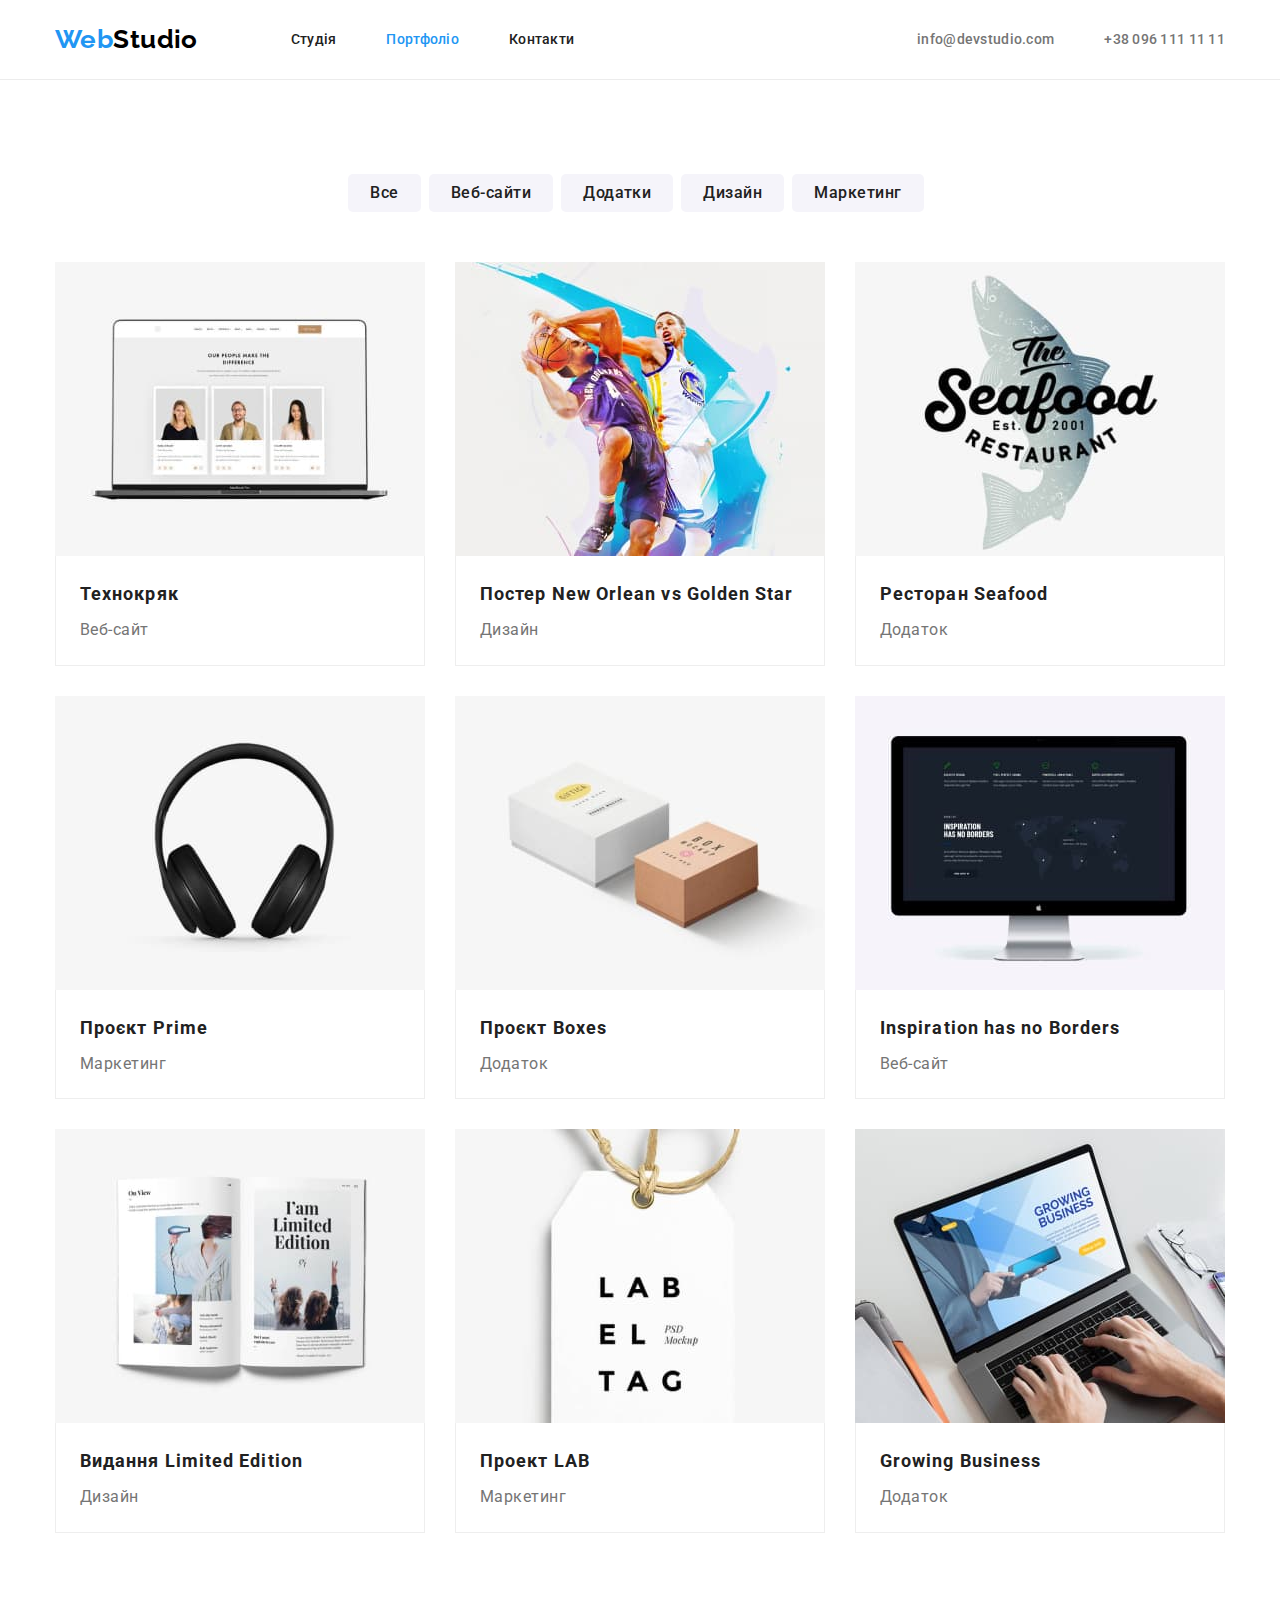
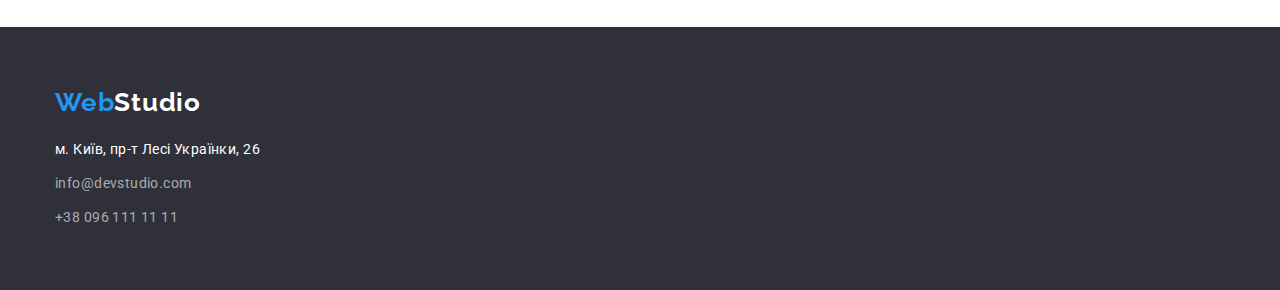
==== portfolio.html @ 2f10df3d "create repo hw4" ====
<!DOCTYPE html>
<html lang="uk">
<head>
    <meta charset="UTF-8">
    <meta http-equiv="X-UA-Compatible" content="IE=edge">
    <meta name="viewport" content="width=device-width, initial-scale=1.0">
    <title>Portfolio</title>

    <!-- <link rel="preconnect" href="https://fonts.googleapis.com">
    <link rel="preconnect" href="https://fonts.gstatic.com" crossorigin> -->

    <link href="https://fonts.googleapis.com/css2?family=Raleway:wght@700&family=Roboto:wght@400;500;700;900&display=swap" rel="stylesheet">
    <link rel="stylesheet" href="https://cdnjs.cloudflare.com/ajax/libs/modern-normalize/1.1.0/modern-normalize.min.css">

    
    <link rel="stylesheet" href="./css/Styles.css">
</head>
<body>
    <!-- header -->
    <header>
        <div class="container header">
            <!-- Лого 1-->
            <a href="./index.html" class="logo link">
                <span class="web">Web</span>Studio</a>
            <!-- Навігація -->
            <nav class="site-nav">
                <ul class="list ">
                    <li class="head-item"><a href="./index.html" class="link ">Студія</a></li>
                    <li class="head-item"><a href="./portfolio.html" class="link current">Портфоліо</a></li>
                    <li class="head-item"><a href="#" class="link">Контакти</a></li>
                </ul>
            </nav>
            <!-- Контакти шапки -->
            <ul class="list head-list">
                <li class="head-item"><a href="mailto:info@devstudio.com" class="head-contact link">info@devstudio.com</a>
                </li>
                <li class="head-item"><a href="tel:+380961111111" class="head-contact link">+38 096 111 11 11</a></li>
            </ul>
        </div>
    </header>

    <main>
        <!-- Навігація сторінки -->
        
        <section class="section filter">
            <div class="container">
                <h1 class="visually-hidden">Приклади робот</h1>
                <ul class="list filter-buttons">
                    <li><button type="button" class="button secondary ">Все</button></li>
                    <li><button type="button" class="button secondary">Веб-сайти </button></li>
                    <li><button type="button" class="button secondary">Додатки </button></li>
                    <li><button type="button" class="button secondary">Дизайн </button></li>
                    <li><button type="button" class="button secondary">Маркетинг </button></li>
                </ul>
                <ul class="list examples">
                    <li><img src="./images/tehnokryak.jpg" alt="Технокряк" width="370">
                        <div class="frame">
                        <h3 class="title">Технокряк</h3>
                        <p>Веб-сайт</p>
                        </div>
                    </li>
                    <li><img src="./images/poster.jpg" alt="Постер New Orlean vs Golden Star" width="370">
                        <div class="frame">
                        <h3 class="title">Постер New Orlean vs Golden Star</h3>
                        <p>Дизайн</p>
                        </div>
                    </li>
                    <li><img src="./images/seafood.jpg" alt="Ресторан Seafood" width="370">
                        <div class="frame">
                        <h3 class="title">Ресторан Seafood</h3>
                        <p>Додаток</p>
                        </div>
                    </li>
                    <li><img src="./images/prime.jpg" alt="Проєкт Prime" width="370">
                        <div class="frame">
                        <h3 class="title">Проєкт Prime</h3>
                        <p>Маркетинг</p>
                        </div>
                    </li>
                    <li><img src="./images/boxes.jpg" alt="Проєкт Boxes" width="370">
                        <div class="frame">
                        <h3 class="title">Проєкт Boxes</h3>
                        <p>Додаток</p>
                        </div>
                    </li>
                    <li><img src="./images/inspiration.jpg" alt="Inspiration has no Borders" width="370">
                        <div class="frame">
                        <h3 class="title">Inspiration has no Borders</h3>
                        <p>Веб-сайт</p>
                        </div>
                    </li>
                    <li><img src="./images/limitededition.jpg" alt="Видання Limited Edition" width="370">
                        <div class="frame">
                        <h3 class="title">Видання Limited Edition</h3>
                        <p>Дизайн</p>
                        </div>
                    </li>
                    <li><img src="./images/lab.jpg" alt="Проект LAB" width="370">
                        <div class="frame">
                        <h3 class="title">Проект LAB</h3>
                        <p>Маркетинг</p>
                        </div>
                    </li>
                    <li><img src="./images/growingbusiness.jpg" alt="Growing Business" width="370">
                        <div class="frame">
                        <h3 class="title">Growing Business</h3>
                        <p>Додаток</p>
                        </div>
                    </li>
                </ul>
            </div>
        </section>

    </main>


    <!-- footer -->
    <footer class="foot">
        <div class="container container-foot">
            <a href="./index.html" class="logo logo-foot link">
                <span class="web">Web</span>Studio</a>
            <address class="address">
                <ul class="list ">
                    <li><a href="https://goo.gl/maps/WEHEHAfVCG1a7tQ68" target="_blank" rel="noreferrer noopener"
                            class="address-foot link">
                            м. Київ, пр-т Лесі Українки, 26</a></li>
                    <li><a href="mailto:info@devstudio.com" class="contact-foot link">info@devstudio.com</a></li>
                    <li><a href="tel:+380961111111" class="contact-foot link">+38 096 111 11 11</a></li>
                </ul>
            </address>
        </div>
    </footer>
    
</body>
</html>
---- css/Styles.css ----
/* 111
осн.цвет фона #F5F5F5
вторичный фон #F5F4FA
фон футер #2F303A
фон хэдэра #FFFFFF

заглавия #212121
текст #757575
акцент #FFFFFF
футер контакты rgba(255, 255, 255, 0.6)
ховер 2196F3

ширина 1170 пх
гаттер 30 пх
=> windth 1200 px
*/

:root {--primary-text-color: #757575;
        --title-text-color: #212121;
        --hover-tet-color: #2196F3;
        --primary-bcg-color: #FFFFFF;
        --secondary-bcg-color: #F5F4FA;
        --footer-bcg-color: #2F303A;}

body {
    background-color: var(--primary-bcg-color);
    color: var(--primary-text-color);

    font-family: roboto, sans-serif;
    font-style: normal;
    letter-spacing: 0.03em;
    font-size: 14px;
}


h1,
h2,
h3,
h4,
h5,
h6,
p {
    margin: 0;
}

img {
    display: block;
    max-width: 100%;
    height: auto;
}

.list {list-style: none;
    padding-left: 0;
    margin: 0;}

.container {
    width: 1200px;
    margin: 0 auto;
    padding: 0 15px;
    
}

.qwerty {
    width: 1200px;
    outline: 5px solid tomato;
    justify-content: center;
    margin: 0 auto;
    padding: 0 15;
}


/* head  */
.container.header {
    display: flex;
    align-items: center;
}

header {border-bottom: 1px solid #ECECEC;
    padding: 24px 0;
}

.logo {color: #000000;
        font-family: raleway, sans-serif;
        font-weight: 700;
        font-size: 26px;
        line-height: 1.2;
        margin-left: 0;
}

.web {color: var(--hover-tet-color);}

.link{
    text-decoration: none;}

.site-nav {
    margin-left: 93px;
}

.site-nav .list {
    display: flex;   
   }  


.site-nav .link{
    color: var(--title-text-color);

    font-weight: 500;
    font-size: 14px;
    line-height: 1.2;
    letter-spacing: 0.02em;

}



.site-nav .link:hover,
.site-nav .link:focus {
    color: var(--hover-tet-color);}

.site-nav .current {color: var(--hover-tet-color);}

.head-list {
    display: flex;
    margin-left: auto;
}

.head-item:not(:first-child) {margin-left: 50px}

.head-contact {
    color: var(--primary-text-color);
    font-weight: 500;
    font-size: 14px;
    line-height: 1.2;
    letter-spacing: 0.02em;
}

.head-contact:hover,
.head-contact:focus {
    color: var(--hover-tet-color)
}

.section {
    padding-bottom: 94px;
    padding-top: 94px;
}

/* hero  */
.hero {    
    background-color: #2F303A;
    text-align: center;
    padding: 200px 0;} 
/* временно */

.hero-title {
    font-weight: 900;
    font-size: 44px;
    line-height: 1.35;
    text-align: center;
    letter-spacing: 0.06em;
    text-transform: uppercase;
    color: #ffffff;

    margin: auto;
    margin-bottom: 30px;
    width: 696px;
}

.button.primary {
    color: #ffffff;
    background-color: var(--hover-tet-color);
    border: none;
    border-radius: 5px;
    cursor: pointer;
     
    min-width: 215px;
    font-family: inherit;
    padding: 10px 32px;
    
    font-weight: 700;
    font-size: 16px;
    line-height: 1.88;
    letter-spacing: 0.06em;
}

/* переваги  */

.section .list {
    display: flex;
    }

.section-title {
    margin-bottom: 50px;
}


.feature .feature-text {
    line-height: 1.7;
    width: 270px;
}


.feature-item:not(:last-child) {
    margin-right: 30px;
}

.visually-hidden {
    position: absolute;
    width: 1px;
    height: 1px;
    margin: -1px;
    border: 0;
    padding: 0;
    
    white-space: nowrap;
    clip-path: inset(100%);
    clip: rect(0 0 0 0);
    overflow: hidden;}

.feature .title {
    color: var(--title-text-color);

    font-weight: 700;
    font-size: 14px;
    line-height: 1.2;
    text-transform: uppercase;
    
    margin-bottom: 10px;
    margin-top: 0;}
    

.section-title {
    color: var(--title-text-color);

    font-weight: 700;
    font-size: 36px;
    line-height: 1.2;
    text-align: center;
    letter-spacing: 0.03em;}

/* Чим ми займаємося */

.technology {padding-top: 0;}

.tech-img:not(:last-child) {
    margin-right: 30px;}

/* команда */
.team-bcg {background-color: var(--secondary-bcg-color);}


.list.team {
    text-align: center;
    justify-content: space-between;
}

.team li {
    background-color: var(--primary-bcg-color);
    box-shadow: 0px 1px 3px rgba(0, 0, 0, 0.12), 0px 1px 1px rgba(0, 0, 0, 0.14), 0px 2px 1px rgba(0, 0, 0, 0.2);
    border-radius: 0px 0px 4px 4px;
}

.team li:not(:last-child) {
    margin-right: 30px;
}

.team .title {
    color: var(--title-text-color);

    font-weight: 500;
    font-size: 16px;
    line-height: 1.2;

    margin-bottom: 10px;
}

.team .job {
    font-weight: 400;
    font-size: 16px;
    line-height: 1.2;
}

.team-names {
    padding-top: 30px;
    padding-bottom: 30px;
}

/* footer */


.foot {
    background-color: var(--footer-bcg-color);
    padding: 60px 0;
}



.foot .logo-foot {
    color: var(--primary-bcg-color);

    font-weight: 700;
    font-size: 26px;
    line-height: 1.2;
    letter-spacing: 0.03em;
}

.address {margin-top: 20px;}

.address li:not(:last-child) {
    margin-bottom: 10px;
}

.address .contact-foot:hover,
.address .contact-foot:focus,
.address .address-foot:hover,
.address .address-foot:focus {
    color: var(--hover-tet-color);
}

.address {
    font-style: normal;
    font-weight: 400;
    font-size: 14px;
    line-height: 1.7;
    letter-spacing: 0.03em;
}

.address-foot {
    color: var(--primary-bcg-color);
}

.contact-foot {
    color: rgba(255, 255, 255, 0.6);}

/* кнопки */

.button {
    color: var(--title-text-color);
    background-color: var(--primary-bcg-color);}


.button.secondary { 
    color: var(--title-text-color);
    background-color: #F5F4FA;
    border: none;
    border-radius: 5px;

    font-family: inherit;
    letter-spacing: 00.03em;
    cursor: pointer;
}

.button.secondary:hover,
.button.secondary:focus {
    color: var(--primary-bcg-color);
    background-color: var(--hover-tet-color);
    border-color: var(--hover-tet-color);
}

/* portfolio page  */


.filter-buttons {
    display: flex;
    margin-bottom: 50px;
    justify-content: center;
}

.filter-buttons li {
    margin-right: 8px;
}

.filter .button {
    font-weight: 500;
    font-size: 16px;
    line-height: 1.6;
    letter-spacing: 0.03em;
    padding: 6px 22px;
    /* min-width: 75px;
    margin-right: 8px; */
}

.examples {
    display: flex;
    flex-wrap: wrap;
    gap: 30px;
}


.filter .title {
    color: var(--title-text-color);

    font-weight: 700;
    font-size: 18px;
    line-height: 2;
    letter-spacing: 0.06em;

    /* padding-top: 20px; */
    margin-bottom: 4px;
}

.filter p {
    font-weight: 400;
    font-size: 16px;
    line-height: 1.8;
    letter-spacing: 0.03em;
}

.frame {
    /* width: 370px; */
    border-bottom: 1px solid #EEEEEE;
    border-left: 1px solid #EEEEEE;
    border-right: 1px solid #EEEEEE;
    padding:20px 24px;
}
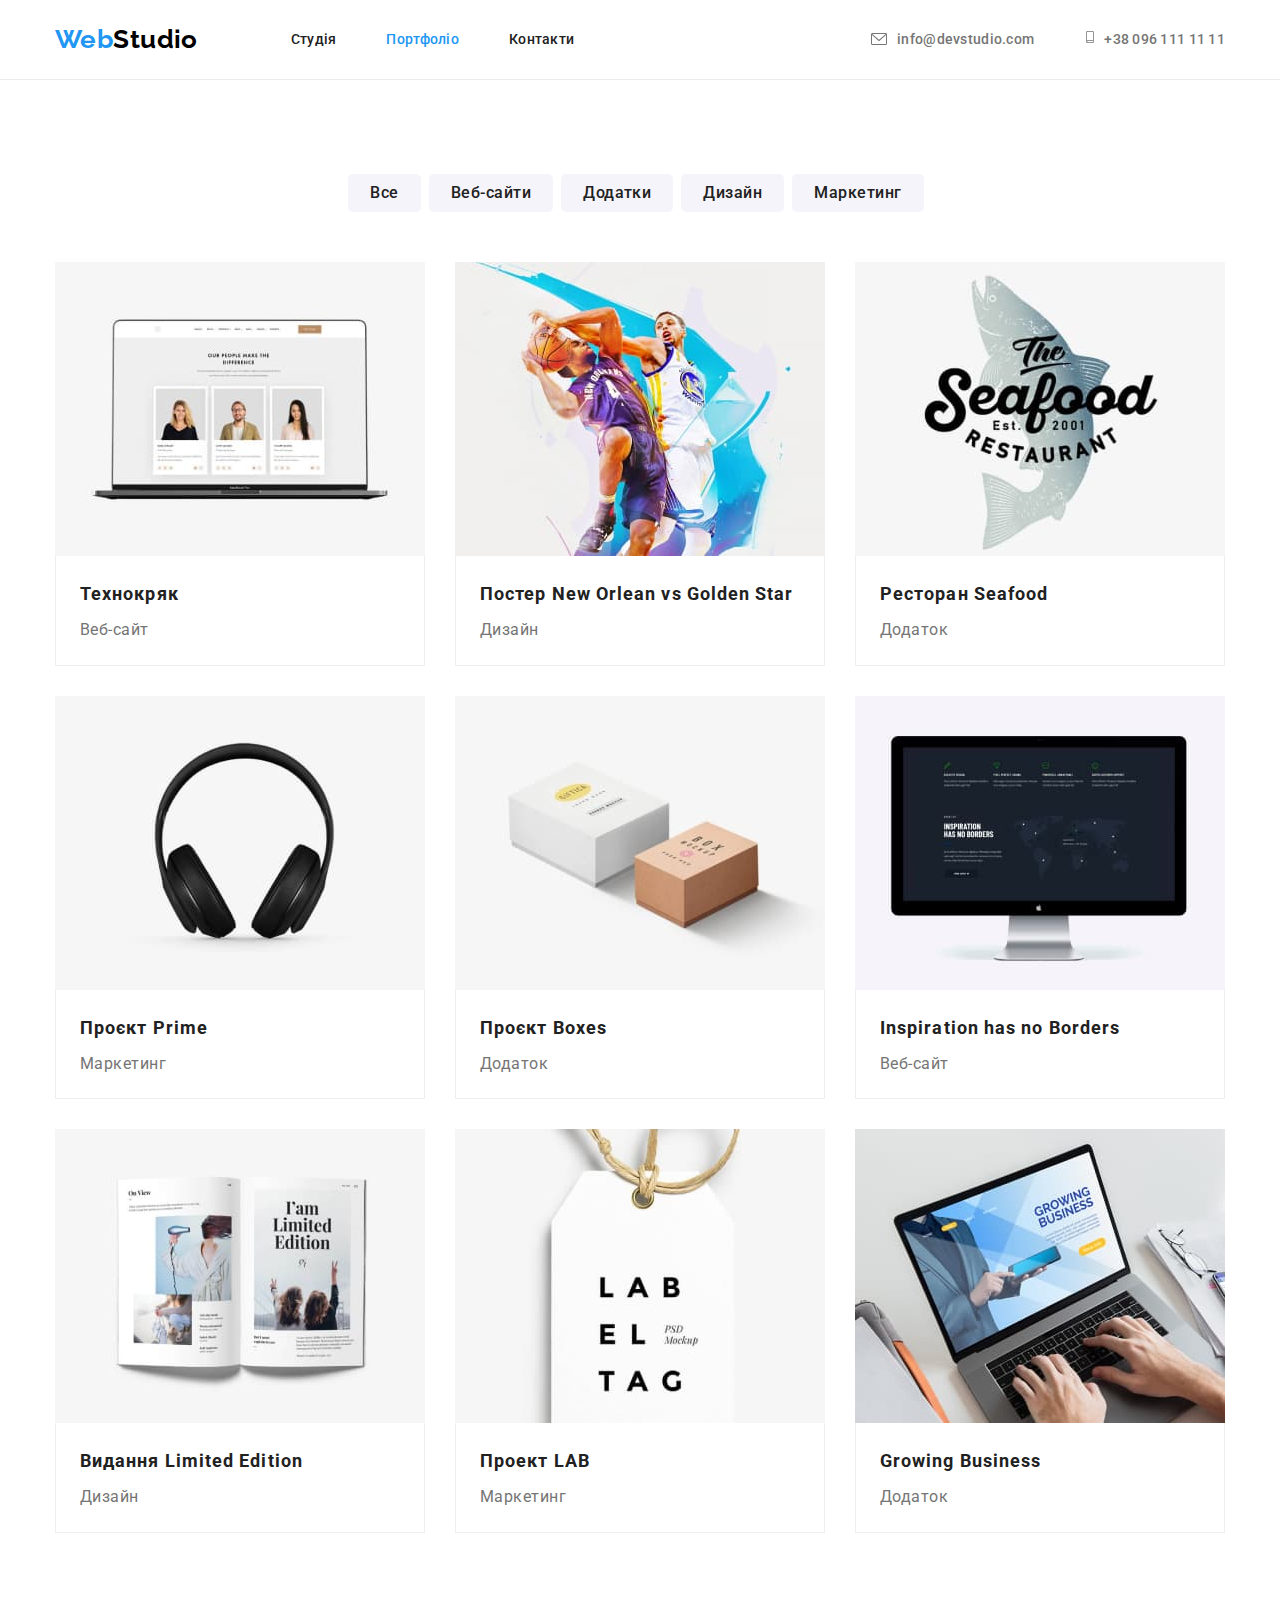
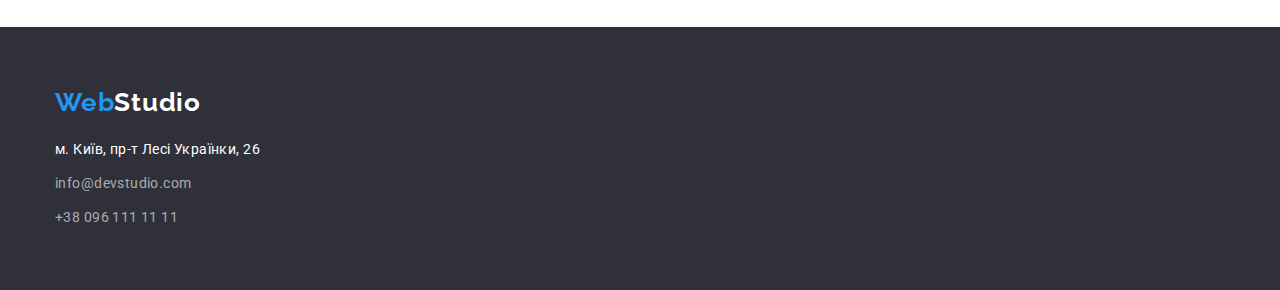
==== commit 40133f0c: "add portfolio effects" ====
--- a/portfolio.html
+++ b/portfolio.html
@@ -19,7 +19,7 @@
     <!-- header -->
     <header>
         <div class="container header">
-            <!-- Лого 1-->
+            <!-- Лого1 -->
             <a href="./index.html" class="logo link">
                 <span class="web">Web</span>Studio</a>
             <!-- Навігація -->
@@ -32,9 +32,22 @@
             </nav>
             <!-- Контакти шапки -->
             <ul class="list head-list">
-                <li class="head-item"><a href="mailto:info@devstudio.com" class="head-contact link">info@devstudio.com</a>
+                <li class="head-item">
+                    <a href="mailto:info@devstudio.com" class="head-contact link">
+                        <svg class="head-icon envelope">
+                            <use href="./images/sprite.svg#envelope" width=16 height=16></use>
+                        </svg>
+                        info@devstudio.com
+                    </a>
                 </li>
-                <li class="head-item"><a href="tel:+380961111111" class="head-contact link">+38 096 111 11 11</a></li>
+                <li class="head-item">
+                    <a href="tel:+380961111111" class="head-contact link">
+                        <svg class="head-icon smartphone">
+                            <use href="./images/sprite.svg#smartphone" width="12px" height="12px" class="smartphone"></use>
+                        </svg>
+                        +38 096 111 11 11
+                    </a>
+                </li>
             </ul>
         </div>
     </header>
--- a/css/Styles.css
+++ b/css/Styles.css
@@ -20,7 +20,8 @@
         --hover-tet-color: #2196F3;
         --primary-bcg-color: #FFFFFF;
         --secondary-bcg-color: #F5F4FA;
-        --footer-bcg-color: #2F303A;}
+        --footer-bcg-color: #2F303A;
+        --primary-link-color: #AFB1B8;}
 
 body {
     background-color: var(--primary-bcg-color);
@@ -113,6 +114,8 @@
 
 
 
+
+
 .site-nav .link:hover,
 .site-nav .link:focus {
     color: var(--hover-tet-color);}
@@ -127,6 +130,7 @@
 .head-item:not(:first-child) {margin-left: 50px}
 
 .head-contact {
+    display: flex;
     color: var(--primary-text-color);
     font-weight: 500;
     font-size: 14px;
@@ -135,9 +139,22 @@
 }
 
 .head-contact:hover,
-.head-contact:focus {
-    color: var(--hover-tet-color)
-}
+.head-contact:focus
+ {
+    color: var(--hover-tet-color);
+    stroke: var(--hover-tet-color);
+}
+
+.head-icon {
+    max-width: 16px;
+    max-height: 16px;
+    margin-right: 10px
+}
+
+.smartphone {
+    width: 10px;
+    height:12px;}
+
 
 .section {
     padding-bottom: 94px;
@@ -146,9 +163,21 @@
 
 /* hero  */
 .hero {    
-    background-color: #2F303A;
+    /* background-color: #2F303A; */
     text-align: center;
-    padding: 200px 0;} 
+    padding: 200px 0;
+    background-image:
+        linear-gradient(to right,
+        rgba(0, 0, 0, .4),
+        rgba(0, 0, 0, .4)),
+        url('../images/hero.jpg');
+    background-repeat: no-repeat;
+    background-size: cover;
+    background-position: center;
+    max-width: 1600px;
+    max-height: 600px;
+
+} 
 /* временно */
 
 .hero-title {
@@ -237,6 +266,21 @@
     text-align: center;
     letter-spacing: 0.03em;}
 
+.feature-icon {
+    display: flex;
+    justify-content: center;
+    align-items: center;
+    height: 120px;
+    background-color: var(--secondary-bcg-color);
+    margin-bottom: 30px;
+    border-radius: 4px
+}
+
+.feature-svg {
+    width:70px;
+    height:70px;
+}
+
 /* Чим ми займаємося */
 
 .technology {padding-top: 0;}
@@ -253,13 +297,13 @@
     justify-content: space-between;
 }
 
-.team li {
+.team .team-li {
     background-color: var(--primary-bcg-color);
     box-shadow: 0px 1px 3px rgba(0, 0, 0, 0.12), 0px 1px 1px rgba(0, 0, 0, 0.14), 0px 2px 1px rgba(0, 0, 0, 0.2);
     border-radius: 0px 0px 4px 4px;
 }
 
-.team li:not(:last-child) {
+.team .team-li:not(:last-child) {
     margin-right: 30px;
 }
 
@@ -277,11 +321,78 @@
     font-weight: 400;
     font-size: 16px;
     line-height: 1.2;
+    margin-bottom: 16px;
 }
 
 .team-names {
     padding-top: 30px;
     padding-bottom: 30px;
+}
+
+.team-social {
+    display: flex;
+    justify-content: center;
+    column-gap: 10px}
+
+.team-social .social-list {
+    width: 44px;
+}
+
+.social-link {
+    display: flex;
+    justify-content: center;
+    align-items: center;
+    width: 44px;
+    height: 44px;
+    border-radius: 50%;
+    background-color: var(--primary-bcg-color);
+    color: var(--primary-text-color);
+}
+
+.social-block {
+    /* outline: 1px solid teal; */
+    width: 20px;
+    height: 20px;
+    fill: currentColor;
+
+}
+
+.social-list {
+    margin-right: 10px;
+}
+.social-link:hover,
+.social-link:focus {
+    background-color: var(--hover-tet-color);
+    color: var(--primary-bcg-color);
+    stroke: var(--primary-bcg-color);
+}
+
+.clients-list {
+    display: flex;
+    align-items: center;
+    gap: 30px;
+}
+
+.clients-link {
+    display: flex;
+    justify-content: center;
+    align-items: center;
+    width: 170px;
+    height: 92px;
+    border: 1px solid var(--primary-link-color);
+    border-radius: 4px;
+    fill: var(--primary-link-color);
+}
+
+.clients-link:hover {
+    border-color: var(--hover-tet-color);
+    fill: var(--hover-tet-color);
+}
+
+.clients-icon {
+    width: 106px;
+    height: 60px;
+    color: currentColor;
 }
 
 /* footer */
@@ -363,6 +474,12 @@
     display: flex;
     margin-bottom: 50px;
     justify-content: center;
+}
+
+.examples li:hover {
+    box-shadow: 2px 2px 5px,
+                -2px -2px 5px,
+                2px 2px 5px;
 }
 
 .filter-buttons li {
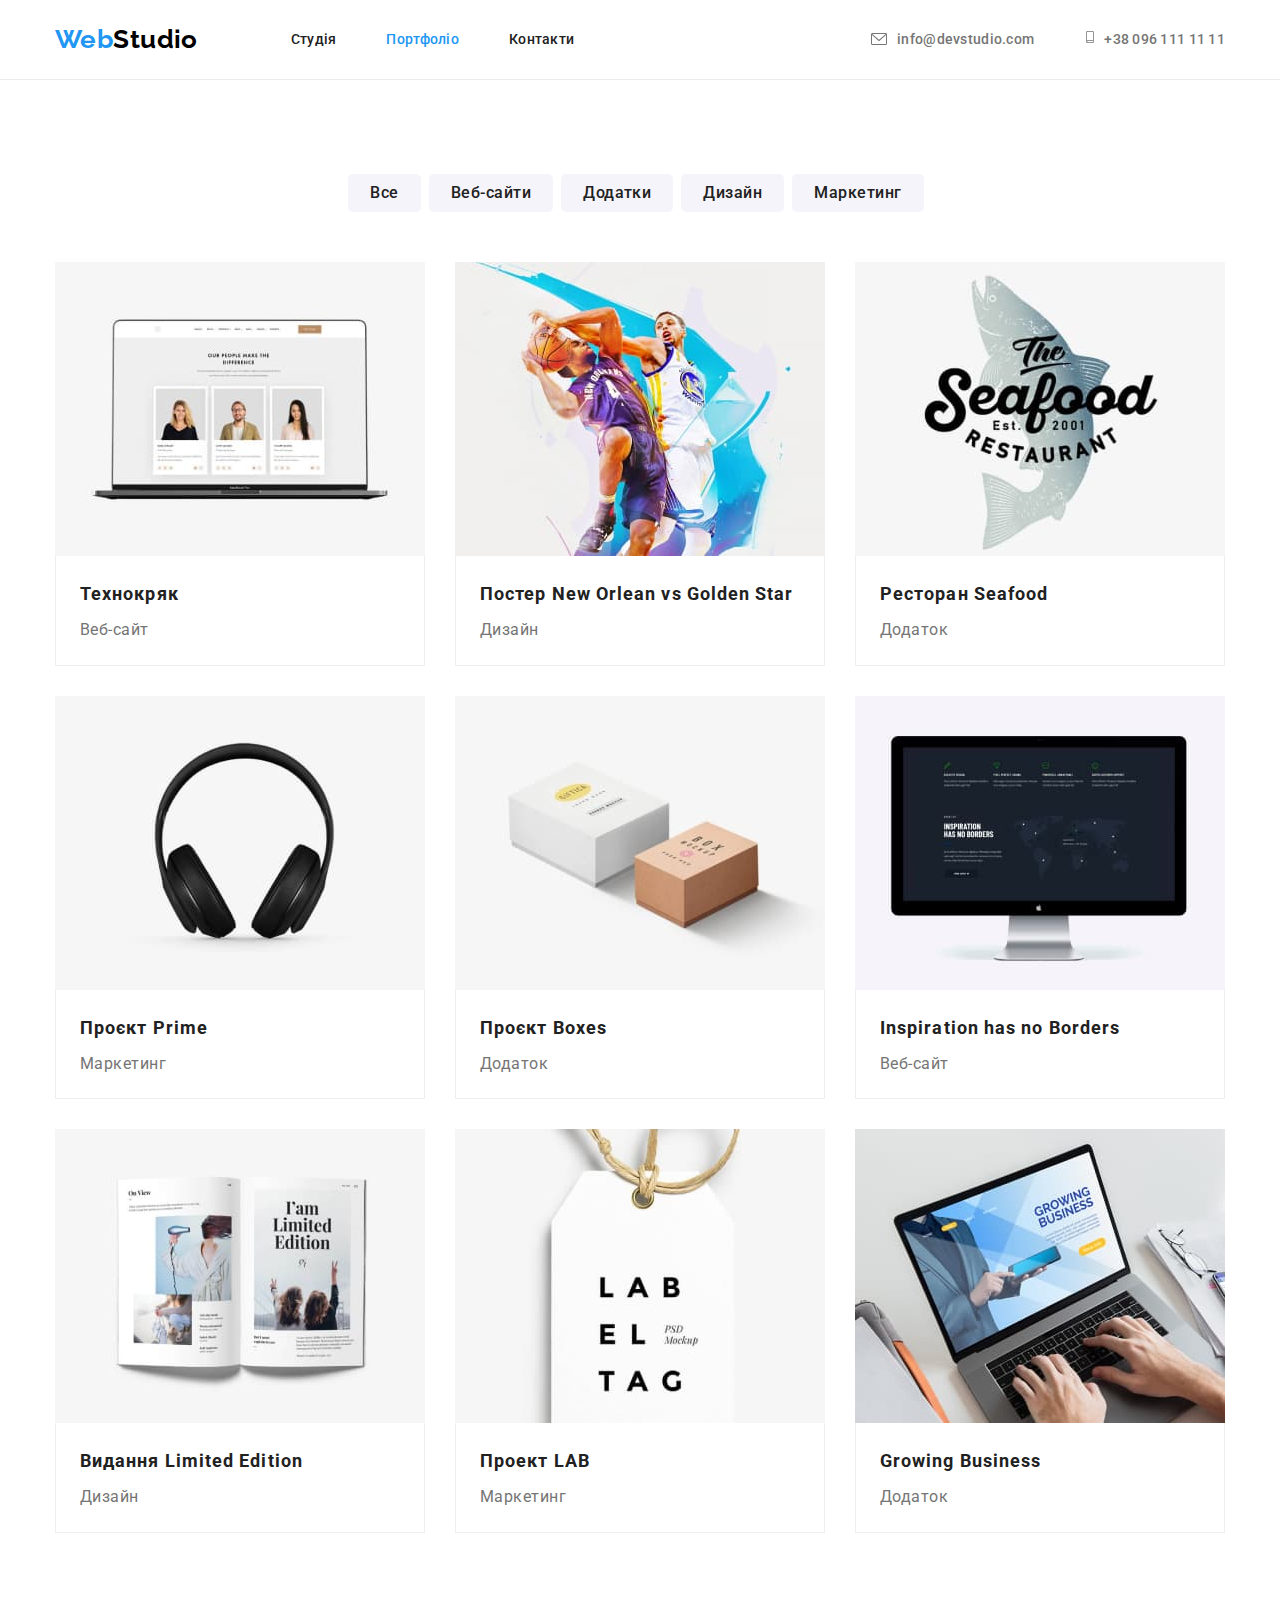
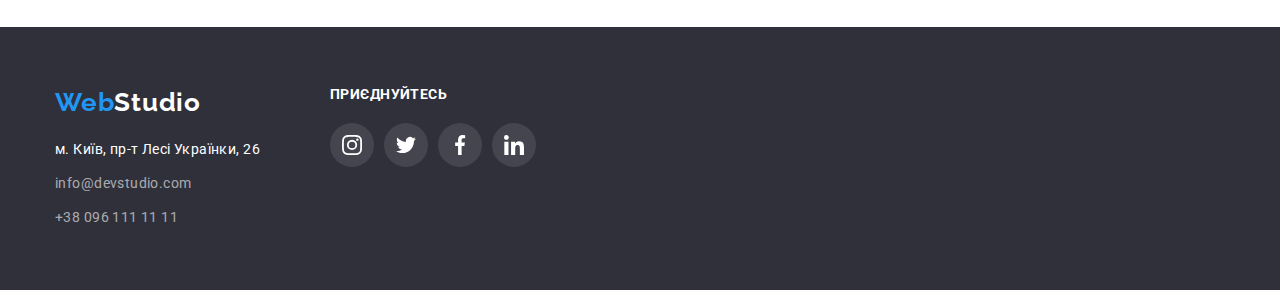
==== commit 5160743d: "do hw4" ====
--- a/portfolio.html
+++ b/portfolio.html
@@ -128,8 +128,9 @@
 
 
     <!-- footer -->
-    <footer class="foot">
-        <div class="container container-foot">
+<footer class="foot">
+    <div class="container container-foot">
+        <div>
             <a href="./index.html" class="logo logo-foot link">
                 <span class="web">Web</span>Studio</a>
             <address class="address">
@@ -142,7 +143,43 @@
                 </ul>
             </address>
         </div>
-    </footer>
+        <div class="invite-footer">
+            <h4 class="invite-title">
+                Приєднуйтесь
+            </h4>
+            <ul class="list ivite-list">
+                <li>
+                    <a href="" class="invite-link">
+                        <svg class="icon-foot">
+                            <use href="./images/sprite.svg#instagram" width="20px" height="20px"></use>
+                        </svg>
+                    </a>
+                </li>
+                <li>
+                    <a href="" class="invite-link">
+                        <svg class="icon-foot">
+                            <use href="./images/sprite.svg#twitter" width="20px" height="20px"></use>
+                        </svg>
+                    </a>
+                </li>
+                <li>
+                    <a href="" class="invite-link">
+                        <svg class="icon-foot">
+                            <use href="./images/sprite.svg#facebook" width="20px" height="20px"></use>
+                        </svg>
+                    </a>
+                </li>
+                <li>
+                    <a href="" class="invite-link">
+                        <svg class="icon-foot">
+                            <use href="./images/sprite.svg#linkedin" width="20px" height="20px"></use>
+                        </svg>
+                    </a>
+                </li>
+            </ul>
+        </div>
+    </div>
+</footer>
     
 </body>
 </html>
--- a/css/Styles.css
+++ b/css/Styles.css
@@ -403,7 +403,9 @@
     padding: 60px 0;
 }
 
-
+.foot-blocks {
+    display: flex;
+}
 
 .foot .logo-foot {
     color: var(--primary-bcg-color);
@@ -441,6 +443,55 @@
 
 .contact-foot {
     color: rgba(255, 255, 255, 0.6);}
+
+/* .invite {
+    margin-left: 30px;
+} */
+
+.container-foot {
+    display: flex;
+}
+
+.invite-footer {
+    margin-left: 70px;
+}
+
+.invite-title {
+    font-family: 'Roboto';
+    font-style: normal;
+    font-weight: 700;
+    font-size: 14px;
+    line-height: 1.14;
+    letter-spacing: 0.03em;
+    text-transform: uppercase;
+    color: var(--primary-bcg-color);
+    margin-bottom: 20px;
+}
+
+.ivite-list {
+    display: flex;
+    column-gap: 10px;
+}
+
+.invite-link {
+    display: flex;
+    justify-content: center;
+    align-items: center;
+    width: 44px;
+    height: 44px;
+    border-radius: 50%;
+    background-color: rgba(255, 255, 255, 0.1);
+}
+
+.invite-link:hover {
+    background-color: var(--hover-tet-color);
+}
+
+.icon-foot {
+    width: 20px;
+    height: 20px;
+    fill: var(--primary-bcg-color);
+}
 
 /* кнопки */
 
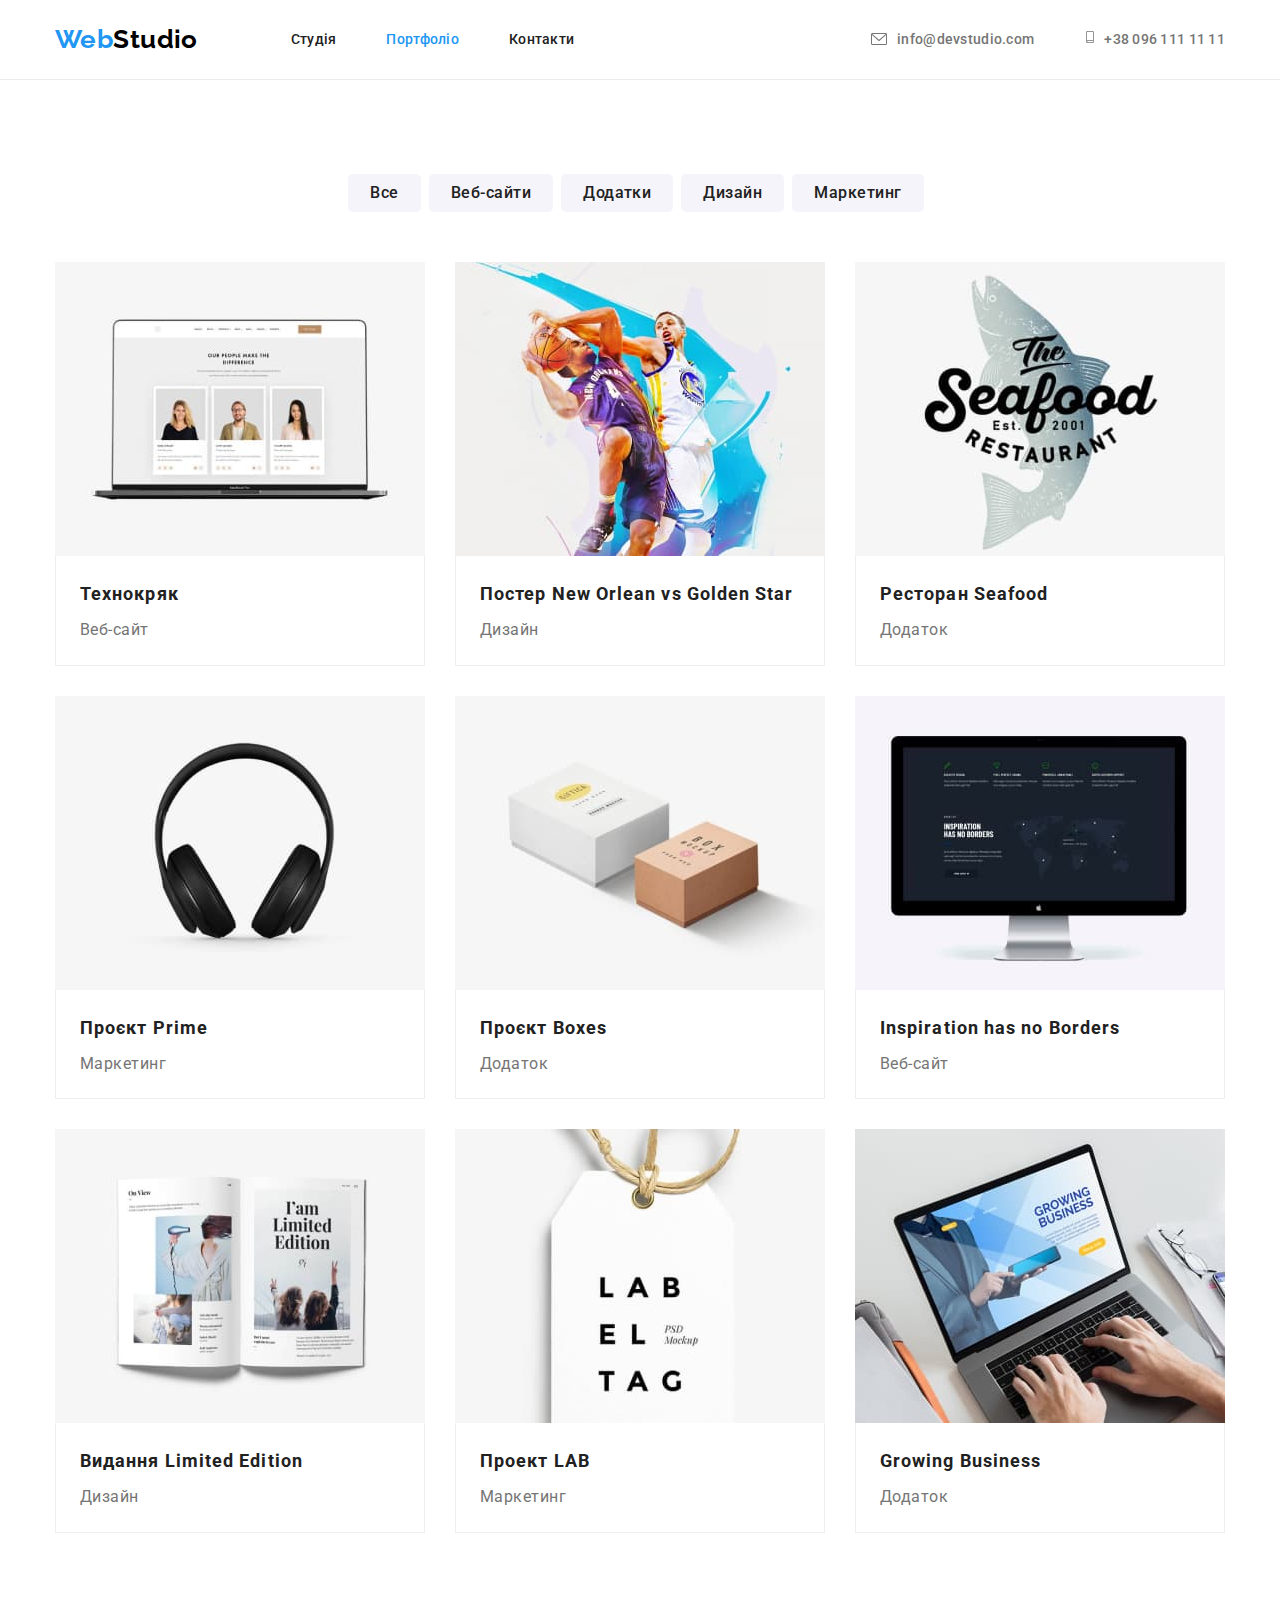
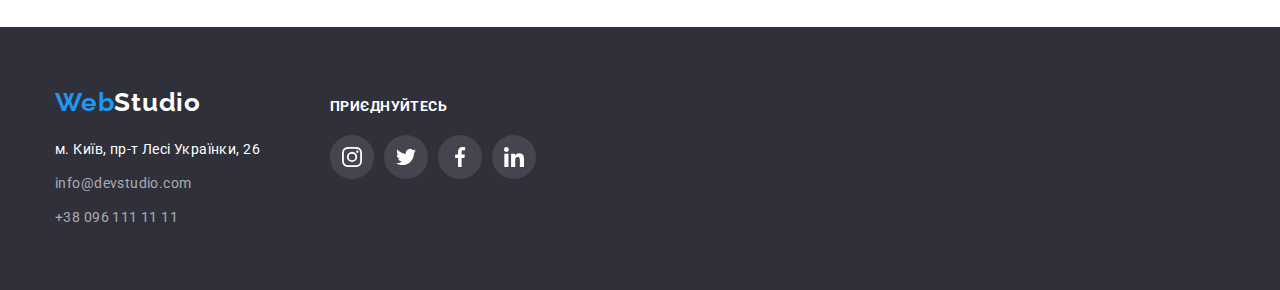
==== commit 72e05c35: "fixing code" ====
--- a/portfolio.html
+++ b/portfolio.html
@@ -66,59 +66,86 @@
                     <li><button type="button" class="button secondary">Маркетинг </button></li>
                 </ul>
                 <ul class="list examples">
-                    <li><img src="./images/tehnokryak.jpg" alt="Технокряк" width="370">
-                        <div class="frame">
-                        <h3 class="title">Технокряк</h3>
-                        <p>Веб-сайт</p>
-                        </div>
-                    </li>
-                    <li><img src="./images/poster.jpg" alt="Постер New Orlean vs Golden Star" width="370">
-                        <div class="frame">
-                        <h3 class="title">Постер New Orlean vs Golden Star</h3>
-                        <p>Дизайн</p>
-                        </div>
-                    </li>
-                    <li><img src="./images/seafood.jpg" alt="Ресторан Seafood" width="370">
-                        <div class="frame">
-                        <h3 class="title">Ресторан Seafood</h3>
-                        <p>Додаток</p>
-                        </div>
-                    </li>
-                    <li><img src="./images/prime.jpg" alt="Проєкт Prime" width="370">
-                        <div class="frame">
-                        <h3 class="title">Проєкт Prime</h3>
-                        <p>Маркетинг</p>
-                        </div>
-                    </li>
-                    <li><img src="./images/boxes.jpg" alt="Проєкт Boxes" width="370">
-                        <div class="frame">
-                        <h3 class="title">Проєкт Boxes</h3>
-                        <p>Додаток</p>
-                        </div>
-                    </li>
-                    <li><img src="./images/inspiration.jpg" alt="Inspiration has no Borders" width="370">
-                        <div class="frame">
-                        <h3 class="title">Inspiration has no Borders</h3>
-                        <p>Веб-сайт</p>
-                        </div>
-                    </li>
-                    <li><img src="./images/limitededition.jpg" alt="Видання Limited Edition" width="370">
-                        <div class="frame">
-                        <h3 class="title">Видання Limited Edition</h3>
-                        <p>Дизайн</p>
-                        </div>
-                    </li>
-                    <li><img src="./images/lab.jpg" alt="Проект LAB" width="370">
-                        <div class="frame">
-                        <h3 class="title">Проект LAB</h3>
-                        <p>Маркетинг</p>
-                        </div>
-                    </li>
-                    <li><img src="./images/growingbusiness.jpg" alt="Growing Business" width="370">
-                        <div class="frame">
-                        <h3 class="title">Growing Business</h3>
-                        <p>Додаток</p>
-                        </div>
+                    <li>
+                        <a href="#" class="example-link">
+                            <img src="./images/tehnokryak.jpg" alt="Технокряк" width="370">
+                            <div class="frame">
+                            <h3 class="title">Технокряк</h3>
+                            <p>Веб-сайт</p>
+                            </div>
+                        </a>                        
+                    </li>
+                    <li>
+                        <a href="#" class="example-link">
+                            <img src="./images/poster.jpg" alt="Постер New Orlean vs Golden Star" width="370">
+                            <div class="frame">
+                            <h3 class="title">Постер New Orlean vs Golden Star</h3>
+                            <p>Дизайн</p>  
+                            </div>
+                        </a>
+                    </li>
+                    <li>
+                        <a href="#" class="example-link">
+                            <img src="./images/seafood.jpg" alt="Ресторан Seafood" width="370">
+                            <div class="frame">
+                            <h3 class="title">Ресторан Seafood</h3>
+                            <p>Додаток</p>
+                            </div>
+                        </a>
+                    </li>
+                    <li>
+                        <a href="#" class="example-link">
+                            <img src="./images/prime.jpg" alt="Проєкт Prime" width="370">
+                            <div class="frame">
+                            <h3 class="title">Проєкт Prime</h3>
+                            <p>Маркетинг</p>
+                            </div>
+                        </a>
+                    </li>
+                    <li>
+                        <a href="#" class="example-link">
+                            <img src="./images/boxes.jpg" alt="Проєкт Boxes" width="370">
+                            <div class="frame">
+                            <h3 class="title">Проєкт Boxes</h3>
+                            <p>Додаток</p>
+                            </div>
+                        </a>
+                    </li>
+                    <li>
+                        <a href="#" class="example-link">
+                            <img src="./images/inspiration.jpg" alt="Inspiration has no Borders" width="370">
+                            <div class="frame">
+                            <h3 class="title">Inspiration has no Borders</h3>
+                            <p>Веб-сайт</p>
+                            </div>
+                        </a>
+                    </li>
+                    <li>
+                        <a href="#" class="example-link">
+                            <img src="./images/limitededition.jpg" alt="Видання Limited Edition" width="370">
+                            <div class="frame">
+                            <h3 class="title">Видання Limited Edition</h3>
+                            <p>Дизайн</p>
+                            </div>
+                        </a>
+                    </li>
+                    <li>
+                        <a href="#" class="example-link">
+                            <img src="./images/lab.jpg" alt="Проект LAB" width="370">
+                            <div class="frame">
+                            <h3 class="title">Проект LAB</h3>
+                            <p>Маркетинг</p>
+                            </div>
+                        </a>
+                    </li>
+                    <li>
+                        <a href="#" class="example-link">
+                            <img src="./images/growingbusiness.jpg" alt="Growing Business" width="370">
+                            <div class="frame">
+                            <h3 class="title">Growing Business</h3>
+                            <p>Додаток</p>
+                            </div>
+                        </a>
                     </li>
                 </ul>
             </div>
@@ -128,58 +155,58 @@
 
 
     <!-- footer -->
-<footer class="foot">
-    <div class="container container-foot">
-        <div>
-            <a href="./index.html" class="logo logo-foot link">
-                <span class="web">Web</span>Studio</a>
-            <address class="address">
-                <ul class="list ">
-                    <li><a href="https://goo.gl/maps/WEHEHAfVCG1a7tQ68" target="_blank" rel="noreferrer noopener"
-                            class="address-foot link">
-                            м. Київ, пр-т Лесі Українки, 26</a></li>
-                    <li><a href="mailto:info@devstudio.com" class="contact-foot link">info@devstudio.com</a></li>
-                    <li><a href="tel:+380961111111" class="contact-foot link">+38 096 111 11 11</a></li>
-                </ul>
-            </address>
+    <footer class="foot">
+        <div class="container container-foot">
+            <div>
+                <a href="./index.html" class="logo logo-foot link">
+                    <span class="web">Web</span>Studio</a>
+                <address class="address">
+                    <ul class="list ">
+                        <li><a href="https://goo.gl/maps/WEHEHAfVCG1a7tQ68" target="_blank" rel="noreferrer noopener"
+                                class="address-foot link">
+                                м. Київ, пр-т Лесі Українки, 26</a></li>
+                        <li><a href="mailto:info@devstudio.com" class="contact-foot link">info@devstudio.com</a></li>
+                        <li><a href="tel:+380961111111" class="contact-foot link">+38 096 111 11 11</a></li>
+                    </ul>
+                </address>
+            </div>
+            <div class="invite-footer">
+                <p class="invite-title">
+                    Приєднуйтесь
+                </p>
+                <ul class="list ivite-list">
+                    <li>
+                        <a href="" class="invite-link">
+                            <svg class="icon-foot">
+                                <use href="./images/sprite.svg#instagram" width="20px" height="20px"></use>
+                            </svg>
+                        </a>
+                    </li>
+                    <li>
+                        <a href="" class="invite-link">
+                            <svg class="icon-foot">
+                                <use href="./images/sprite.svg#twitter" width="20px" height="20px"></use>
+                            </svg>
+                        </a>
+                    </li>
+                    <li>
+                        <a href="" class="invite-link">
+                            <svg class="icon-foot">
+                                <use href="./images/sprite.svg#facebook" width="20px" height="20px"></use>
+                            </svg>
+                        </a>
+                    </li>
+                    <li>
+                        <a href="" class="invite-link">
+                            <svg class="icon-foot">
+                                <use href="./images/sprite.svg#linkedin" width="20px" height="20px"></use>
+                            </svg>
+                        </a>
+                    </li>
+                </ul>
+            </div>
         </div>
-        <div class="invite-footer">
-            <h4 class="invite-title">
-                Приєднуйтесь
-            </h4>
-            <ul class="list ivite-list">
-                <li>
-                    <a href="" class="invite-link">
-                        <svg class="icon-foot">
-                            <use href="./images/sprite.svg#instagram" width="20px" height="20px"></use>
-                        </svg>
-                    </a>
-                </li>
-                <li>
-                    <a href="" class="invite-link">
-                        <svg class="icon-foot">
-                            <use href="./images/sprite.svg#twitter" width="20px" height="20px"></use>
-                        </svg>
-                    </a>
-                </li>
-                <li>
-                    <a href="" class="invite-link">
-                        <svg class="icon-foot">
-                            <use href="./images/sprite.svg#facebook" width="20px" height="20px"></use>
-                        </svg>
-                    </a>
-                </li>
-                <li>
-                    <a href="" class="invite-link">
-                        <svg class="icon-foot">
-                            <use href="./images/sprite.svg#linkedin" width="20px" height="20px"></use>
-                        </svg>
-                    </a>
-                </li>
-            </ul>
-        </div>
-    </div>
-</footer>
+    </footer>
     
 </body>
 </html>
--- a/css/Styles.css
+++ b/css/Styles.css
@@ -52,13 +52,13 @@
 
 .list {list-style: none;
     padding-left: 0;
-    margin: 0;}
+    margin: 0;
+}
 
 .container {
     width: 1200px;
     margin: 0 auto;
     padding: 0 15px;
-    
 }
 
 .qwerty {
@@ -90,7 +90,7 @@
 
 .web {color: var(--hover-tet-color);}
 
-.link{
+.link {
     text-decoration: none;}
 
 .site-nav {
@@ -99,7 +99,7 @@
 
 .site-nav .list {
     display: flex;   
-   }  
+}  
 
 
 .site-nav .link{
@@ -109,12 +109,7 @@
     font-size: 14px;
     line-height: 1.2;
     letter-spacing: 0.02em;
-
-}
-
-
-
-
+}
 
 .site-nav .link:hover,
 .site-nav .link:focus {
@@ -142,13 +137,14 @@
 .head-contact:focus
  {
     color: var(--hover-tet-color);
-    stroke: var(--hover-tet-color);
+    fill: var(--hover-tet-color);
 }
 
 .head-icon {
-    max-width: 16px;
-    max-height: 16px;
-    margin-right: 10px
+    width: 16px;
+    height: 16px;
+    margin-right: 10px;
+    fill: currentColor;
 }
 
 .smartphone {
@@ -163,7 +159,6 @@
 
 /* hero  */
 .hero {    
-    /* background-color: #2F303A; */
     text-align: center;
     padding: 200px 0;
     background-image:
@@ -175,7 +170,8 @@
     background-size: cover;
     background-position: center;
     max-width: 1600px;
-    max-height: 600px;
+    height: 600px;
+    margin: 0, auto;
 
 } 
 /* временно */
@@ -346,25 +342,21 @@
     height: 44px;
     border-radius: 50%;
     background-color: var(--primary-bcg-color);
-    color: var(--primary-text-color);
+    color: var(--primary-link-color);
 }
 
 .social-block {
-    /* outline: 1px solid teal; */
     width: 20px;
     height: 20px;
     fill: currentColor;
 
 }
 
-.social-list {
-    margin-right: 10px;
-}
 .social-link:hover,
 .social-link:focus {
     background-color: var(--hover-tet-color);
     color: var(--primary-bcg-color);
-    stroke: var(--primary-bcg-color);
+    /* stroke: var(--primary-bcg-color); */
 }
 
 .clients-list {
@@ -384,7 +376,8 @@
     fill: var(--primary-link-color);
 }
 
-.clients-link:hover {
+.clients-link:hover,
+.clients-link:focus {
     border-color: var(--hover-tet-color);
     fill: var(--hover-tet-color);
 }
@@ -444,12 +437,10 @@
 .contact-foot {
     color: rgba(255, 255, 255, 0.6);}
 
-/* .invite {
-    margin-left: 30px;
-} */
 
 .container-foot {
     display: flex;
+    align-items: baseline;
 }
 
 .invite-footer {
@@ -483,7 +474,8 @@
     background-color: rgba(255, 255, 255, 0.1);
 }
 
-.invite-link:hover {
+.invite-link:hover,
+.invite-link:focus {
     background-color: var(--hover-tet-color);
 }
 
@@ -527,14 +519,33 @@
     justify-content: center;
 }
 
-.examples li:hover {
-    box-shadow: 2px 2px 5px,
-                -2px -2px 5px,
-                2px 2px 5px;
+.example-link:hover,
+.example-link:focus {
+    box-shadow: 
+        2px 2px 5px,
+        -2px -2px 5px,
+        2px 2px 5px;
+}
+
+.example-link {
+    display: block;
+    text-decoration: none;
+}
+
+.examples li:hover,
+.examples li:focus {
+
 }
 
 .filter-buttons li {
     margin-right: 8px;
+}
+
+.button.secondary:hover,
+.button.secondary:focus {
+    box-shadow: 0px 3px 1px rgb(0 0 0 / 10%), 
+    0px 1px 2px rgb(0 0 0 / 8%), 
+    0px 2px 2px rgb(0 0 0 / 12%);
 }
 
 .filter .button {
@@ -571,7 +582,10 @@
     font-size: 16px;
     line-height: 1.8;
     letter-spacing: 0.03em;
-}
+    color: var(--primary-text-color)
+}
+
+
 
 .frame {
     /* width: 370px; */
